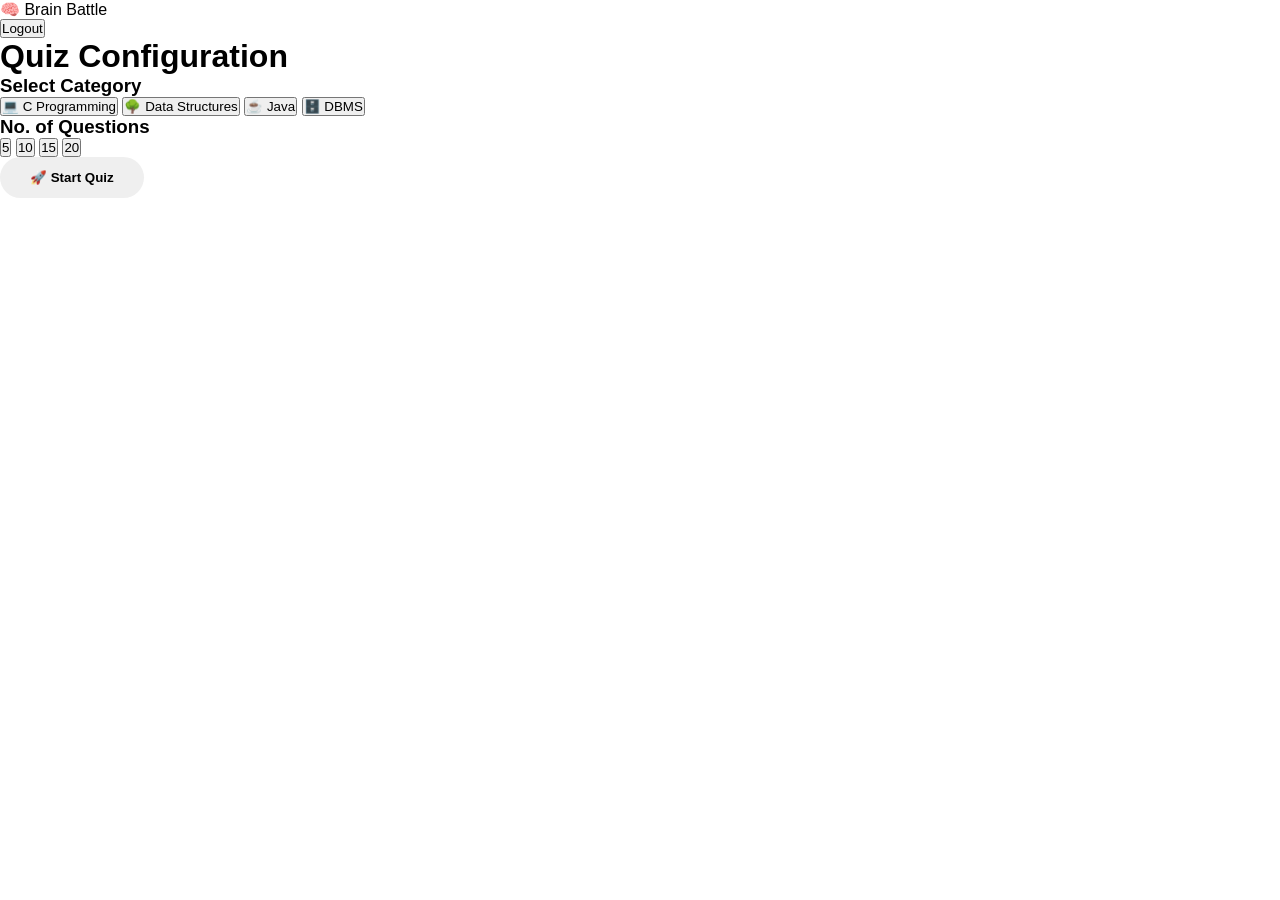
==== config.html @ d2b8e1f7 "Add files via upload" ====
<!DOCTYPE html>
<html lang="en">

<head>

    <meta charset="UTF-8">

    <meta
        name="viewport"
        content="width=device-width, initial-scale=1.0"
    >

    <title>Brain Battle | Quiz Configuration</title>

    <link rel="stylesheet" href="style.css">

</head>


<body class="quiz-body">


    <!-- =====================================
         TOP NAVIGATION
    ====================================== -->

    <header class="topbar">

        <div class="brand">
            🧠 Brain Battle
        </div>


        <button
            class="logout"
            onclick="logout()"
        >
            Logout
        </button>

    </header>



    <!-- =====================================
         CONFIGURATION
    ====================================== -->

    <main class="config-wrap">

        <div class="config-card">


            <!-- TITLE -->

            <h1>
                Quiz Configuration
            </h1>



            <!-- =================================
                 CATEGORY
            ================================== -->

            <h3>
                Select Category
            </h3>


            <div class="option-grid category-grid">


                <button
                    class="option active"
                    data-category="C Programming"
                >
                    💻 C Programming
                </button>


                <button
                    class="option"
                    data-category="Data Structures"
                >
                    🌳 Data Structures
                </button>


                <button
                    class="option"
                    data-category="Java"
                >
                    ☕ Java
                </button>


                <button
                    class="option"
                    data-category="DBMS"
                >
                    🗄️ DBMS
                </button>


            </div>



            <!-- =================================
                 NUMBER OF QUESTIONS
            ================================== -->

            <h3>
                No. of Questions
            </h3>


            <div class="option-grid count-grid">


                <button
                    class="option"
                    data-count="5"
                >
                    5
                </button>


                <button
                    class="option active"
                    data-count="10"
                >
                    10
                </button>


                <button
                    class="option"
                    data-count="15"
                >
                    15
                </button>


                <button
                    class="option"
                    data-count="20"
                >
                    20
                </button>


            </div>



            <!-- =================================
                 START QUIZ
            ================================== -->

            <button
                class="btn purple big"
                onclick="startQuiz()"
            >
                🚀 Start Quiz
            </button>


        </div>

    </main>



    <!-- JAVASCRIPT -->

    <script src="script.js"></script>

</body>

</html>
---- style.css ----
/* =========================
   RESET
========================= */

* {
    margin: 0;
    padding: 0;
    box-sizing: border-box;
}

body {
    font-family: Arial, Helvetica, sans-serif;
}


/* =========================
   LOGIN PAGE BACKGROUND
========================= */

.auth-body {
    min-height: 100vh;

    background: linear-gradient(
        135deg,
        #f5f5f7,
        #dedee4
    );

    display: flex;
    align-items: center;
    justify-content: center;

    padding: 20px;

    overflow: hidden;
}


/* =========================
   MAIN LOGIN CARD
========================= */

.auth-card {
    width: 900px;
    max-width: 100%;

    min-height: 520px;

    background: #ffffff;

    border-radius: 16px;

    box-shadow:
        0 20px 50px rgba(0, 0, 0, 0.20);

    display: grid;

    grid-template-columns: 1fr 1fr;

    position: relative;

    overflow: hidden;
}


/* =========================
   FORM SECTIONS
========================= */

.auth-form {
    display: flex;

    align-items: center;
    justify-content: center;

    padding: 40px;

    background: #ffffff;

    transition: 0.5s ease;
}


.form-inner {
    width: 330px;
    max-width: 100%;

    text-align: center;
}


/* =========================
   FORM TITLE
========================= */

.form-inner h1 {
    font-size: 34px;

    color: #111;

    margin-bottom: 20px;
}


/* =========================
   SOCIAL BUTTONS
========================= */

.socials {
    display: flex;

    justify-content: center;

    gap: 12px;

    margin-bottom: 12px;
}

.socials span {
    width: 38px;
    height: 38px;

    border: 1px solid #dddddd;

    border-radius: 50%;

    display: grid;

    place-items: center;

    font-size: 14px;

    font-weight: bold;

    color: #333;

    cursor: pointer;

    transition: 0.3s;
}

.socials span:hover {
    background: #f0341d;

    color: white;

    border-color: #f0341d;
}


/* =========================
   SMALL TEXT
========================= */

.muted {
    font-size: 13px;

    color: #777;

    margin: 12px 0;
}


/* =========================
   INPUT BOX
========================= */

.auth-form input {
    display: block;

    width: 100%;

    border: none;

    outline: none;

    background: #eeeeF1;

    margin: 12px 0;

    padding: 14px 16px;

    border-radius: 4px;

    font-size: 14px;

    transition: 0.3s;
}

.auth-form input:focus {
    background: #e5e5e9;

    box-shadow:
        0 0 0 2px rgba(240, 52, 29, 0.2);
}


/* =========================
   FORGOT PASSWORD
========================= */

.forgot {
    display: block;

    color: #555;

    text-decoration: none;

    font-size: 13px;

    margin: 16px 0 18px;

    transition: 0.3s;
}

.forgot:hover {
    color: #f0341d;
}


/* =========================
   BUTTON
========================= */

.btn {
    border: none;

    border-radius: 28px;

    padding: 13px 30px;

    font-weight: bold;

    cursor: pointer;

    transition: 0.3s ease;
}

.btn:hover {
    transform: translateY(-2px);

    box-shadow:
        0 6px 15px rgba(0, 0, 0, 0.15);
}


/* =========================
   RED BUTTON
========================= */

.red {
    background: #f0341d;

    color: white;

    min-width: 135px;
}


/* =========================
   RED PANEL
========================= */

.auth-panel {
    background: linear-gradient(
        135deg,
        #ff3b1f,
        #d90035
    );

    color: white;

    display: flex;

    align-items: center;

    justify-content: center;

    text-align: center;

    padding: 35px;

    position: relative;

    z-index: 3;
}


/* =========================
   PANEL CONTENT
========================= */

.panel-content {
    width: 100%;

    transition: 0.5s ease;
}

.panel-content h2 {
    font-size: 34px;

    margin-bottom: 15px;
}

.panel-content p {
    line-height: 1.6;

    margin-bottom: 25px;

    font-size: 15px;
}


/* =========================
   OUTLINE BUTTON
========================= */

.outline {
    background: transparent;

    color: white;

    border: 1px solid white;

    min-width: 135px;
}

.outline:hover {
    background: white;

    color: #e21d2d;
}


/* =========================
   SIGN UP FORM
========================= */

.sign-up {
    display: none;
}


/* =========================
   SIGNUP MODE
========================= */

.auth-card.signup-mode .sign-in {
    display: none;
}

.auth-card.signup-mode .sign-up {
    display: flex;
}

.auth-card.signup-mode .panel-signup {
    display: none;
}

.auth-card.signup-mode .panel-back {
    display: block;
}


/* =========================
   RESPONSIVE DESIGN
========================= */

@media (max-width: 700px) {

    .auth-body {
        padding: 15px;
    }

    .auth-card {
        width: 100%;

        min-height: 650px;

        grid-template-columns: 1fr;

        border-radius: 14px;
    }

    .auth-panel {
        order: -1;

        min-height: 230px;

        padding: 25px;
    }

    .panel-content h2 {
        font-size: 27px;
    }

    .panel-content p {
        font-size: 14px;
    }

    .auth-form {
        padding: 30px 25px;
    }

    .form-inner h1 {
        font-size: 30px;
    }
}


/* =========================
   SMALL MOBILE
========================= */

@media (max-width: 400px) {

    .auth-card {
        min-height: 620px;
    }

    .auth-panel {
        min-height: 210px;
    }

    .panel-content h2 {
        font-size: 24px;
    }

    .form-inner h1 {
        font-size: 27px;
    }

    .auth-form input {
        padding: 12px;
    }
}
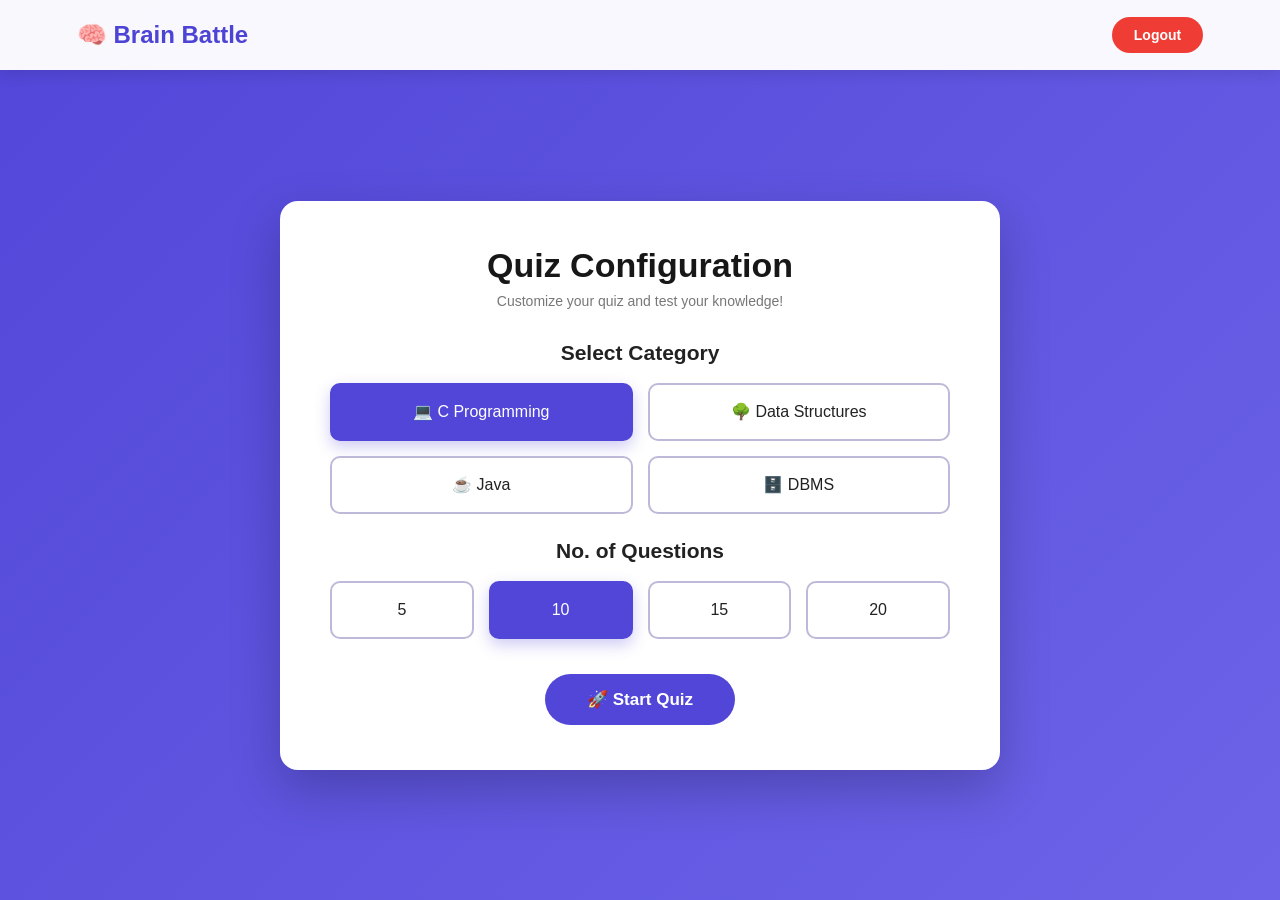
==== commit 16b63b44: "Add files via upload" ====
--- a/config.html
+++ b/config.html
@@ -2,180 +2,135 @@
 <html lang="en">
 
 <head>
-
     <meta charset="UTF-8">
-
-    <meta
-        name="viewport"
-        content="width=device-width, initial-scale=1.0"
-    >
+    <meta name="viewport" content="width=device-width, initial-scale=1.0">
 
     <title>Brain Battle | Quiz Configuration</title>
 
-    <link rel="stylesheet" href="style.css">
-
+    <!-- IMPORTANT -->
+    <link rel="stylesheet" href="./style.css">
 </head>
-
 
 <body class="quiz-body">
 
-
-    <!-- =====================================
-         TOP NAVIGATION
-    ====================================== -->
-
+    <!-- NAVBAR -->
     <header class="topbar">
 
         <div class="brand">
             🧠 Brain Battle
         </div>
 
-
-        <button
-            class="logout"
-            onclick="logout()"
-        >
+        <button class="logout" onclick="logout()">
             Logout
         </button>
 
     </header>
 
 
-
-    <!-- =====================================
-         CONFIGURATION
-    ====================================== -->
-
+    <!-- CONFIGURATION -->
     <main class="config-wrap">
 
         <div class="config-card">
 
+            <h1>Quiz Configuration</h1>
 
-            <!-- TITLE -->
-
-            <h1>
-                Quiz Configuration
-            </h1>
+            <p class="config-subtitle">
+                Customize your quiz and test your knowledge!
+            </p>
 
 
+            <!-- CATEGORY -->
 
-            <!-- =================================
-                 CATEGORY
-            ================================== -->
-
-            <h3>
-                Select Category
-            </h3>
-
+            <h3>Select Category</h3>
 
             <div class="option-grid category-grid">
 
-
                 <button
+                    type="button"
                     class="option active"
-                    data-category="C Programming"
-                >
+                    data-category="C Programming">
                     💻 C Programming
                 </button>
 
-
                 <button
+                    type="button"
                     class="option"
-                    data-category="Data Structures"
-                >
+                    data-category="Data Structures">
                     🌳 Data Structures
                 </button>
 
-
                 <button
+                    type="button"
                     class="option"
-                    data-category="Java"
-                >
+                    data-category="Java">
                     ☕ Java
                 </button>
 
-
                 <button
+                    type="button"
                     class="option"
-                    data-category="DBMS"
-                >
+                    data-category="DBMS">
                     🗄️ DBMS
                 </button>
-
 
             </div>
 
 
+            <!-- NUMBER OF QUESTIONS -->
 
-            <!-- =================================
-                 NUMBER OF QUESTIONS
-            ================================== -->
-
-            <h3>
-                No. of Questions
-            </h3>
-
+            <h3>No. of Questions</h3>
 
             <div class="option-grid count-grid">
 
-
                 <button
+                    type="button"
                     class="option"
-                    data-count="5"
-                >
+                    data-count="5">
                     5
                 </button>
 
-
                 <button
+                    type="button"
                     class="option active"
-                    data-count="10"
-                >
+                    data-count="10">
                     10
                 </button>
 
-
                 <button
+                    type="button"
                     class="option"
-                    data-count="15"
-                >
+                    data-count="15">
                     15
                 </button>
 
-
                 <button
+                    type="button"
                     class="option"
-                    data-count="20"
-                >
+                    data-count="20">
                     20
                 </button>
-
 
             </div>
 
 
-
-            <!-- =================================
-                 START QUIZ
-            ================================== -->
+            <!-- START -->
 
             <button
+                type="button"
                 class="btn purple big"
-                onclick="startQuiz()"
-            >
+                onclick="startQuiz()">
+
                 🚀 Start Quiz
+
             </button>
-
 
         </div>
 
     </main>
 
 
-
-    <!-- JAVASCRIPT -->
-
-    <script src="script.js"></script>
+    <!-- IMPORTANT -->
+    <script src="./script.js"></script>
 
 </body>
 
--- a/style.css
+++ b/style.css
@@ -1,6 +1,6 @@
-/* =========================
+/* =========================================
    RESET
-========================= */
+========================================= */
 
 * {
     margin: 0;
@@ -13,424 +13,579 @@
 }
 
 
-/* =========================
-   LOGIN PAGE BACKGROUND
-========================= */
-
-.auth-body {
+/* =========================================
+   QUIZ BODY
+========================================= */
+
+.quiz-body {
     min-height: 100vh;
 
     background: linear-gradient(
         135deg,
-        #f5f5f7,
-        #dedee4
+        #5146d8,
+        #6c63e8
     );
 
-    display: flex;
+    color: #171717;
+}
+
+
+/* =========================================
+   NAVBAR
+========================================= */
+
+.topbar {
+    width: 100%;
+
+    height: 70px;
+
+    background: rgba(255, 255, 255, 0.96);
+
+    display: flex;
+
     align-items: center;
+
+    justify-content: space-between;
+
+    padding: 0 6%;
+
+    box-shadow: 0 3px 15px rgba(0, 0, 0, 0.12);
+}
+
+.brand {
+    font-size: 24px;
+
+    font-weight: 800;
+
+    color: #4d43d4;
+}
+
+.logout {
+    border: none;
+
+    background: #ef3d35;
+
+    color: white;
+
+    padding: 10px 22px;
+
+    border-radius: 25px;
+
+    font-size: 14px;
+
+    font-weight: bold;
+
+    cursor: pointer;
+
+    transition: 0.3s;
+}
+
+.logout:hover {
+    background: #d92d26;
+
+    transform: translateY(-2px);
+}
+
+
+/* =========================================
+   CONFIGURATION WRAPPER
+========================================= */
+
+.config-wrap {
+    min-height: calc(100vh - 70px);
+
+    display: flex;
+
     justify-content: center;
 
-    padding: 20px;
-
-    overflow: hidden;
-}
-
-
-/* =========================
-   MAIN LOGIN CARD
-========================= */
-
-.auth-card {
-    width: 900px;
+    align-items: center;
+
+    padding: 40px 20px;
+}
+
+
+/* =========================================
+   CONFIG CARD
+========================================= */
+
+.config-card {
+    width: 720px;
+
     max-width: 100%;
 
-    min-height: 520px;
-
-    background: #ffffff;
-
-    border-radius: 16px;
+    background: white;
+
+    border-radius: 18px;
+
+    padding: 45px 50px;
+
+    text-align: center;
 
     box-shadow:
-        0 20px 50px rgba(0, 0, 0, 0.20);
-
+        0 20px 50px rgba(0, 0, 0, 0.22);
+}
+
+
+/* =========================================
+   TITLE
+========================================= */
+
+.config-card h1 {
+    font-size: 34px;
+
+    color: #171717;
+
+    margin-bottom: 8px;
+}
+
+.config-subtitle {
+    color: #777;
+
+    font-size: 14px;
+
+    margin-bottom: 32px;
+}
+
+
+/* =========================================
+   HEADINGS
+========================================= */
+
+.config-card h3 {
+    font-size: 21px;
+
+    margin-top: 25px;
+
+    margin-bottom: 18px;
+
+    color: #222;
+}
+
+
+/* =========================================
+   OPTIONS
+========================================= */
+
+.option-grid {
     display: grid;
 
+    gap: 15px;
+}
+
+
+/* CATEGORY = 2 COLUMNS */
+
+.category-grid {
     grid-template-columns: 1fr 1fr;
-
-    position: relative;
-
-    overflow: hidden;
-}
-
-
-/* =========================
-   FORM SECTIONS
-========================= */
-
-.auth-form {
-    display: flex;
-
-    align-items: center;
-    justify-content: center;
-
-    padding: 40px;
-
-    background: #ffffff;
-
-    transition: 0.5s ease;
-}
-
-
-.form-inner {
-    width: 330px;
-    max-width: 100%;
-
-    text-align: center;
-}
-
-
-/* =========================
-   FORM TITLE
-========================= */
-
-.form-inner h1 {
-    font-size: 34px;
-
-    color: #111;
-
-    margin-bottom: 20px;
-}
-
-
-/* =========================
-   SOCIAL BUTTONS
-========================= */
-
-.socials {
-    display: flex;
-
-    justify-content: center;
-
-    gap: 12px;
-
-    margin-bottom: 12px;
-}
-
-.socials span {
-    width: 38px;
-    height: 38px;
-
-    border: 1px solid #dddddd;
-
-    border-radius: 50%;
-
-    display: grid;
-
-    place-items: center;
-
-    font-size: 14px;
-
-    font-weight: bold;
-
-    color: #333;
+}
+
+
+/* QUESTION COUNT = 4 COLUMNS */
+
+.count-grid {
+    grid-template-columns:
+        repeat(4, 1fr);
+
+    margin-bottom: 35px;
+}
+
+
+/* =========================================
+   OPTION BUTTON
+========================================= */
+
+.option {
+    min-height: 58px;
+
+    background: white;
+
+    border: 2px solid #bdb9d8;
+
+    border-radius: 10px;
+
+    color: #222;
+
+    font-size: 16px;
 
     cursor: pointer;
 
-    transition: 0.3s;
-}
-
-.socials span:hover {
-    background: #f0341d;
+    transition: 0.25s ease;
+}
+
+.option:hover {
+    border-color: #5146d8;
+
+    background: #f3f1ff;
+
+    transform: translateY(-2px);
+}
+
+
+/* SELECTED */
+
+.option.active {
+    background: #5146d8;
 
     color: white;
 
-    border-color: #f0341d;
-}
-
-
-/* =========================
-   SMALL TEXT
-========================= */
-
-.muted {
-    font-size: 13px;
-
-    color: #777;
-
-    margin: 12px 0;
-}
-
-
-/* =========================
-   INPUT BOX
-========================= */
-
-.auth-form input {
-    display: block;
-
-    width: 100%;
-
-    border: none;
-
-    outline: none;
-
-    background: #eeeeF1;
-
-    margin: 12px 0;
-
-    padding: 14px 16px;
-
-    border-radius: 4px;
-
-    font-size: 14px;
-
-    transition: 0.3s;
-}
-
-.auth-form input:focus {
-    background: #e5e5e9;
+    border-color: #5146d8;
 
     box-shadow:
-        0 0 0 2px rgba(240, 52, 29, 0.2);
-}
-
-
-/* =========================
-   FORGOT PASSWORD
-========================= */
-
-.forgot {
-    display: block;
-
-    color: #555;
-
-    text-decoration: none;
-
-    font-size: 13px;
-
-    margin: 16px 0 18px;
-
-    transition: 0.3s;
-}
-
-.forgot:hover {
-    color: #f0341d;
-}
-
-
-/* =========================
+        0 6px 15px rgba(81, 70, 216, 0.28);
+}
+
+
+/* =========================================
    BUTTON
-========================= */
+========================================= */
 
 .btn {
     border: none;
 
-    border-radius: 28px;
-
-    padding: 13px 30px;
+    border-radius: 30px;
+
+    padding: 14px 32px;
+
+    font-size: 16px;
 
     font-weight: bold;
 
     cursor: pointer;
 
-    transition: 0.3s ease;
-}
-
-.btn:hover {
+    transition: 0.3s;
+}
+
+.purple {
+    background: #5146d8;
+
+    color: white;
+}
+
+.purple:hover {
+    background: #4036c3;
+
     transform: translateY(-2px);
 
     box-shadow:
-        0 6px 15px rgba(0, 0, 0, 0.15);
-}
-
-
-/* =========================
-   RED BUTTON
-========================= */
-
-.red {
-    background: #f0341d;
+        0 8px 20px rgba(81, 70, 216, 0.3);
+}
+
+.big {
+    min-width: 190px;
+
+    font-size: 17px;
+
+    padding: 15px 35px;
+}
+
+
+/* =========================================
+   QUIZ PAGE
+========================================= */
+
+.quiz-wrap {
+    min-height: calc(100vh - 70px);
+
+    display: flex;
+
+    justify-content: center;
+
+    align-items: center;
+
+    padding: 30px 20px;
+}
+
+.quiz-card {
+    width: 800px;
+
+    max-width: 100%;
+
+    background: white;
+
+    padding: 40px;
+
+    border-radius: 18px;
+
+    box-shadow:
+        0 20px 50px rgba(0, 0, 0, 0.2);
+}
+
+.quiz-meta {
+    display: flex;
+
+    gap: 20px;
+
+    align-items: center;
+}
+
+#categoryLabel {
+    color: #5146d8;
+
+    font-weight: bold;
+}
+
+#timer {
+    background: #5146d8;
 
     color: white;
 
-    min-width: 135px;
-}
-
-
-/* =========================
-   RED PANEL
-========================= */
-
-.auth-panel {
-    background: linear-gradient(
-        135deg,
-        #ff3b1f,
-        #d90035
-    );
+    padding: 8px 16px;
+
+    border-radius: 20px;
+
+    font-weight: bold;
+}
+
+.progress-row {
+    display: flex;
+
+    justify-content: space-between;
+
+    margin-bottom: 10px;
+
+    font-weight: bold;
+}
+
+.progress {
+    width: 100%;
+
+    height: 8px;
+
+    background: #e6e6e6;
+
+    border-radius: 10px;
+
+    overflow: hidden;
+
+    margin-bottom: 30px;
+}
+
+#progressBar {
+    height: 100%;
+
+    background: #5146d8;
+
+    transition: width 0.3s;
+}
+
+#question {
+    font-size: 24px;
+
+    line-height: 1.5;
+
+    margin-bottom: 25px;
+}
+
+.answers {
+    display: grid;
+
+    gap: 13px;
+}
+
+.answer {
+    width: 100%;
+
+    padding: 16px;
+
+    text-align: left;
+
+    background: white;
+
+    border: 2px solid #ddd;
+
+    border-radius: 10px;
+
+    cursor: pointer;
+
+    font-size: 16px;
+
+    transition: 0.2s;
+}
+
+.answer:hover {
+    border-color: #5146d8;
+
+    background: #f4f2ff;
+}
+
+.answer.correct {
+    background: #d8f8df;
+
+    border-color: #24a148;
+
+    color: #176b2c;
+}
+
+.answer.wrong {
+    background: #ffe0e0;
+
+    border-color: #e53935;
+
+    color: #a91f1f;
+}
+
+.quiz-actions {
+    text-align: right;
+
+    margin-top: 25px;
+}
+
+
+/* =========================================
+   RESULT PAGE
+========================================= */
+
+.result-wrap {
+    min-height: 100vh;
+
+    display: flex;
+
+    justify-content: center;
+
+    align-items: center;
+
+    padding: 20px;
+}
+
+.result-card {
+    background: white;
+
+    width: 550px;
+
+    max-width: 100%;
+
+    text-align: center;
+
+    padding: 45px;
+
+    border-radius: 20px;
+
+    box-shadow:
+        0 20px 50px rgba(0, 0, 0, 0.2);
+}
+
+.trophy {
+    font-size: 65px;
+
+    margin-bottom: 15px;
+}
+
+.result-card h1 {
+    font-size: 32px;
+
+    margin-bottom: 10px;
+}
+
+#resultCategory {
+    color: #777;
+
+    margin-bottom: 25px;
+}
+
+.score-circle {
+    width: 150px;
+
+    height: 150px;
+
+    border-radius: 50%;
+
+    background: #5146d8;
 
     color: white;
 
-    display: flex;
+    margin: auto;
+
+    display: flex;
+
+    flex-direction: column;
 
     align-items: center;
 
     justify-content: center;
-
-    text-align: center;
-
-    padding: 35px;
-
-    position: relative;
-
-    z-index: 3;
-}
-
-
-/* =========================
-   PANEL CONTENT
-========================= */
-
-.panel-content {
-    width: 100%;
-
-    transition: 0.5s ease;
-}
-
-.panel-content h2 {
-    font-size: 34px;
-
-    margin-bottom: 15px;
-}
-
-.panel-content p {
-    line-height: 1.6;
-
-    margin-bottom: 25px;
-
-    font-size: 15px;
-}
-
-
-/* =========================
-   OUTLINE BUTTON
-========================= */
-
-.outline {
-    background: transparent;
-
-    color: white;
-
-    border: 1px solid white;
-
-    min-width: 135px;
-}
-
-.outline:hover {
-    background: white;
-
-    color: #e21d2d;
-}
-
-
-/* =========================
-   SIGN UP FORM
-========================= */
-
-.sign-up {
-    display: none;
-}
-
-
-/* =========================
-   SIGNUP MODE
-========================= */
-
-.auth-card.signup-mode .sign-in {
-    display: none;
-}
-
-.auth-card.signup-mode .sign-up {
-    display: flex;
-}
-
-.auth-card.signup-mode .panel-signup {
-    display: none;
-}
-
-.auth-card.signup-mode .panel-back {
-    display: block;
-}
-
-
-/* =========================
-   RESPONSIVE DESIGN
-========================= */
-
-@media (max-width: 700px) {
-
-    .auth-body {
-        padding: 15px;
-    }
-
-    .auth-card {
-        width: 100%;
-
-        min-height: 650px;
-
+}
+
+#score {
+    font-size: 35px;
+
+    font-weight: bold;
+}
+
+.score-circle small {
+    font-size: 14px;
+}
+
+#resultMessage {
+    margin-top: 25px;
+
+    color: #5146d8;
+}
+
+#resultDetails {
+    color: #666;
+
+    margin: 15px 0 25px;
+}
+
+.result-actions {
+    display: flex;
+
+    justify-content: center;
+
+    gap: 12px;
+}
+
+.light {
+    background: #eeeeee;
+
+    color: #222;
+}
+
+
+/* =========================================
+   MOBILE
+========================================= */
+
+@media (max-width: 650px) {
+
+    .topbar {
+        padding: 0 20px;
+    }
+
+    .brand {
+        font-size: 20px;
+    }
+
+    .config-card {
+        padding: 30px 20px;
+    }
+
+    .config-card h1 {
+        font-size: 28px;
+    }
+
+    .category-grid {
         grid-template-columns: 1fr;
-
-        border-radius: 14px;
-    }
-
-    .auth-panel {
-        order: -1;
-
-        min-height: 230px;
-
-        padding: 25px;
-    }
-
-    .panel-content h2 {
-        font-size: 27px;
-    }
-
-    .panel-content p {
-        font-size: 14px;
-    }
-
-    .auth-form {
-        padding: 30px 25px;
-    }
-
-    .form-inner h1 {
-        font-size: 30px;
-    }
-}
-
-
-/* =========================
-   SMALL MOBILE
-========================= */
-
-@media (max-width: 400px) {
-
-    .auth-card {
-        min-height: 620px;
-    }
-
-    .auth-panel {
-        min-height: 210px;
-    }
-
-    .panel-content h2 {
-        font-size: 24px;
-    }
-
-    .form-inner h1 {
-        font-size: 27px;
-    }
-
-    .auth-form input {
-        padding: 12px;
-    }
+    }
+
+    .count-grid {
+        grid-template-columns:
+            repeat(2, 1fr);
+    }
+
+    .quiz-card {
+        padding: 25px 20px;
+    }
+
+    #question {
+        font-size: 20px;
+    }
+
+    .result-card {
+        padding: 30px 20px;
+    }
+
+    .result-actions {
+        flex-direction: column;
+    }
+
 }
